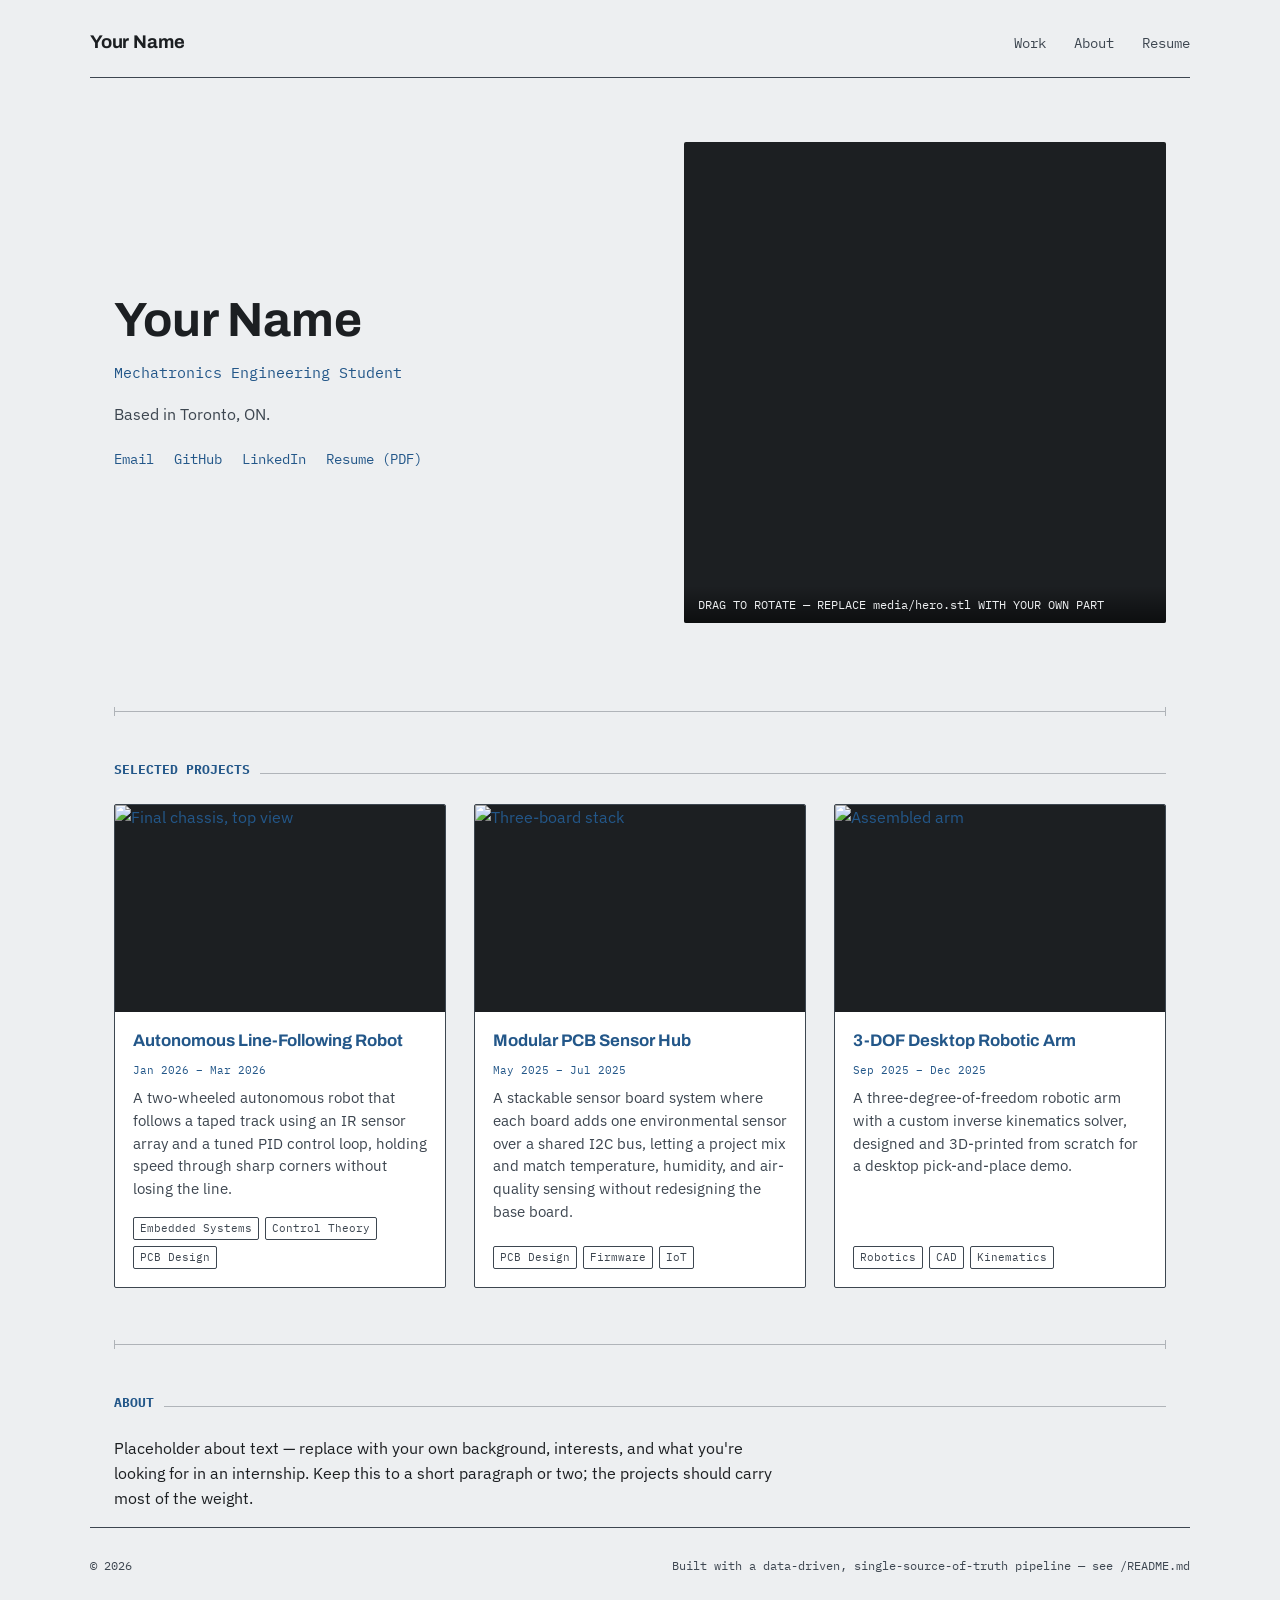
==== portfolio-repo/site/index.html @ f901c22d "yaml based repo" ====
<!DOCTYPE html>
<html lang="en">
<head>
  <meta charset="UTF-8" />
  <meta name="viewport" content="width=device-width, initial-scale=1.0" />
  <title>Portfolio</title>
  <link rel="stylesheet" href="css/style.css" />
</head>
<body>

  <header class="site-header wrap">
    <div class="brand">Your Name</div>
    <nav>
      <a href="#work">Work</a>
      <a href="#about">About</a>
      <a href="resume.pdf">Resume</a>
    </nav>
  </header>

  <main class="wrap">

    <section class="hero">
      <div>
        <h1 data-hero-name>Loading…</h1>
        <p class="tagline" data-hero-tagline></p>
        <p class="lede" data-hero-lede></p>
        <div class="hero-links" data-hero-links></div>
      </div>
      <div class="hero-model" data-model-src="media/hero.stl">
        <div class="model-caption">DRAG TO ROTATE — REPLACE media/hero.stl WITH YOUR OWN PART</div>
      </div>
    </section>

    <div class="dim-rule"></div>

    <section id="work">
      <h2 class="section-heading">SELECTED PROJECTS</h2>
      <div class="project-grid" data-project-grid>
        <p style="color:#7C8894">Loading projects…</p>
      </div>
    </section>

    <div class="dim-rule"></div>

    <section id="about">
      <h2 class="section-heading">ABOUT</h2>
      <p style="max-width:68ch">
        Placeholder about text — replace with your own background, interests,
        and what you're looking for in an internship. Keep this to a short
        paragraph or two; the projects should carry most of the weight.
      </p>
    </section>

  </main>

  <footer class="site-footer wrap">
    <span>&copy; <span id="year"></span></span>
    <span>Built with a data-driven, single-source-of-truth pipeline — see /README.md</span>
  </footer>

  <script>document.getElementById('year').textContent = new Date().getFullYear();</script>

  <!-- three.js + STLLoader for the rotating model hero -->
  <script src="https://cdn.jsdelivr.net/npm/three@0.128.0/build/three.min.js"></script>
  <script src="https://cdn.jsdelivr.net/npm/three@0.128.0/examples/js/loaders/STLLoader.js"></script>
  <script src="js/model-viewer.js"></script>
  <script src="js/load-projects.js"></script>
</body>
</html>
---- portfolio-repo/site/css/style.css ----
@import url('https://fonts.googleapis.com/css2?family=Archivo:wght@600;700&family=IBM+Plex+Sans:wght@400;500;600&family=IBM+Plex+Mono:wght@400;500&display=swap');
@import url('theme-vars.css');

* { box-sizing: border-box; }

html { scroll-behavior: smooth; }

body {
  margin: 0;
  font-family: var(--font-body);
  background: var(--color-fog-100);
  color: var(--color-graphite-900);
  line-height: 1.55;
}

.wrap {
  max-width: var(--content-max-width);
  margin: 0 auto;
  padding: 0 24px;
}

a { color: var(--color-blueprint-500); text-decoration: none; }
a:hover { text-decoration: underline; }
a:focus-visible, button:focus-visible {
  outline: 2px solid var(--color-blueprint-500);
  outline-offset: 2px;
}

/* ---------- dimension-line divider (site's structural motif) ---------- */
.dim-rule {
  position: relative;
  height: 1px;
  background: var(--color-steel-700);
  margin: 48px 0;
  opacity: 0.35;
}
.dim-rule::before, .dim-rule::after {
  content: "";
  position: absolute;
  top: -4px;
  width: 1px;
  height: 9px;
  background: var(--color-steel-700);
}
.dim-rule::before { left: 0; }
.dim-rule::after { right: 0; }

/* ---------- header ---------- */
.site-header {
  display: flex;
  justify-content: space-between;
  align-items: baseline;
  padding: 28px 0 20px;
  border-bottom: 1px solid var(--color-steel-700);
}
.site-header .brand {
  font-family: var(--font-display);
  font-weight: 700;
  font-size: 1.15rem;
  letter-spacing: -0.01em;
}
.site-header nav a {
  margin-left: 24px;
  font-family: var(--font-mono);
  font-size: 0.85rem;
  color: var(--color-steel-700);
}
.site-header nav a:hover { color: var(--color-blueprint-500); }

/* ---------- hero (rotating STL is the hero, not a headline+gradient) ---------- */
.hero {
  display: grid;
  grid-template-columns: 1.1fr 1fr;
  gap: 40px;
  align-items: center;
  padding: 64px 0 40px;
}
@media (max-width: 760px) {
  .hero { grid-template-columns: 1fr; }
}
.hero h1 {
  font-family: var(--font-display);
  font-size: clamp(2rem, 4vw, 3rem);
  line-height: 1.08;
  margin: 0 0 14px;
  color: var(--color-graphite-900);
}
.hero .tagline {
  font-family: var(--font-mono);
  font-size: 0.95rem;
  color: var(--color-blueprint-500);
  margin: 0 0 18px;
}
.hero p.lede {
  max-width: 46ch;
  color: var(--color-steel-700);
}
.hero-links { margin-top: 22px; display: flex; gap: 20px; flex-wrap: wrap; }
.hero-links a {
  font-family: var(--font-mono);
  font-size: 0.85rem;
}

.hero-model {
  aspect-ratio: 1 / 1;
  background: var(--color-graphite-900);
  border-radius: var(--radius-base);
  position: relative;
  overflow: hidden;
}
.hero-model canvas { display: block; width: 100%; height: 100%; }
.hero-model .model-caption {
  position: absolute;
  bottom: 0; left: 0; right: 0;
  padding: 10px 14px;
  font-family: var(--font-mono);
  font-size: 0.72rem;
  color: var(--color-fog-100);
  background: linear-gradient(transparent, rgba(0,0,0,0.55));
}

/* ---------- section headings ---------- */
.section-heading {
  font-family: var(--font-mono);
  font-size: 0.8rem;
  color: var(--color-blueprint-500);
  margin: 0 0 24px;
  display: flex;
  align-items: baseline;
  gap: 10px;
}
.section-heading::after {
  content: "";
  flex: 1;
  height: 1px;
  background: var(--color-steel-700);
  opacity: 0.35;
}

/* ---------- project cards (homepage grid) ---------- */
.project-grid {
  display: grid;
  grid-template-columns: repeat(auto-fill, minmax(280px, 1fr));
  gap: 28px;
  margin-bottom: 56px;
}
.project-card {
  background: var(--color-paper);
  border: 1px solid var(--color-steel-700);
  border-radius: var(--radius-base);
  overflow: hidden;
  display: flex;
  flex-direction: column;
}
.project-card .thumb {
  aspect-ratio: 16 / 10;
  background: var(--color-graphite-900);
  overflow: hidden;
}
.project-card .thumb img { width: 100%; height: 100%; object-fit: cover; display: block; }
.project-card .body { padding: 16px 18px 18px; display: flex; flex-direction: column; gap: 8px; flex: 1; }
.project-card h3 {
  font-family: var(--font-display);
  font-size: 1.05rem;
  margin: 0;
}
.project-card .meta {
  font-family: var(--font-mono);
  font-size: 0.7rem;
  color: var(--color-blueprint-500);
  text-transform: none;
}
.project-card p { margin: 0; color: var(--color-steel-700); font-size: 0.92rem; }
.project-card .tags { display: flex; flex-wrap: wrap; gap: 6px; margin-top: auto; padding-top: 8px; }
.project-card .tag {
  font-family: var(--font-mono);
  font-size: 0.68rem;
  color: var(--color-steel-700);
  border: 1px solid var(--color-steel-700);
  border-radius: var(--radius-base);
  padding: 2px 6px;
}

/* ---------- title block (mirrors LaTeX's engineering-drawing metadata table) ---------- */
.title-block {
  border: 1px solid var(--color-steel-700);
  border-radius: var(--radius-base);
  font-family: var(--font-mono);
  font-size: 0.8rem;
}
.title-block dl { display: grid; grid-template-columns: 90px 1fr; gap: 0; margin: 0; }
.title-block dt {
  padding: 8px 12px;
  color: var(--color-blueprint-500);
  border-top: 1px solid var(--color-steel-700);
  border-right: 1px solid var(--color-steel-700);
}
.title-block dd {
  margin: 0;
  padding: 8px 12px;
  border-top: 1px solid var(--color-steel-700);
  color: var(--color-steel-700);
}
.title-block dt:first-child, .title-block dd:first-of-type { border-top: none; }

/* ---------- project detail page blocks ---------- */
.project-header { padding: 48px 0 0; }
.project-header h1 {
  font-family: var(--font-display);
  font-size: clamp(1.7rem, 3.4vw, 2.4rem);
  margin: 0 0 6px;
}
.project-header .subtitle { color: var(--color-steel-700); font-style: italic; margin: 0 0 20px; }
.project-body { padding-bottom: 72px; }
.block { margin: 0 0 40px; }
.block-caption-title {
  font-family: var(--font-mono);
  font-size: 0.75rem;
  color: var(--color-blueprint-500);
  margin: 10px 0 2px;
}
.block-caption-text { font-size: 0.85rem; color: var(--color-steel-700); margin: 0; }
.block img, .block video { width: 100%; border-radius: var(--radius-base); display: block; }
.block-text p { max-width: 68ch; }

.gallery-heading {
  font-family: var(--font-mono);
  font-size: 0.75rem;
  color: var(--color-blueprint-500);
  margin: 0 0 12px;
}
.gallery-grid {
  display: grid;
  grid-template-columns: repeat(auto-fit, minmax(220px, 1fr));
  gap: 18px;
}
.gallery-item figure { margin: 0; }

.model-block {
  aspect-ratio: 4 / 3;
  background: var(--color-graphite-900);
  border-radius: var(--radius-base);
  position: relative;
  overflow: hidden;
}
.model-block canvas { display: block; width: 100%; height: 100%; }
.model-block .model-hint {
  position: absolute;
  top: 10px; right: 12px;
  font-family: var(--font-mono);
  font-size: 0.68rem;
  color: var(--color-fog-100);
  opacity: 0.65;
}

/* ---------- footer ---------- */
.site-footer {
  border-top: 1px solid var(--color-steel-700);
  padding: 28px 0 48px;
  font-family: var(--font-mono);
  font-size: 0.78rem;
  color: var(--color-steel-700);
  display: flex;
  justify-content: space-between;
  flex-wrap: wrap;
  gap: 10px;
}

.back-link {
  display: inline-block;
  margin: 28px 0 0;
  font-family: var(--font-mono);
  font-size: 0.8rem;
}
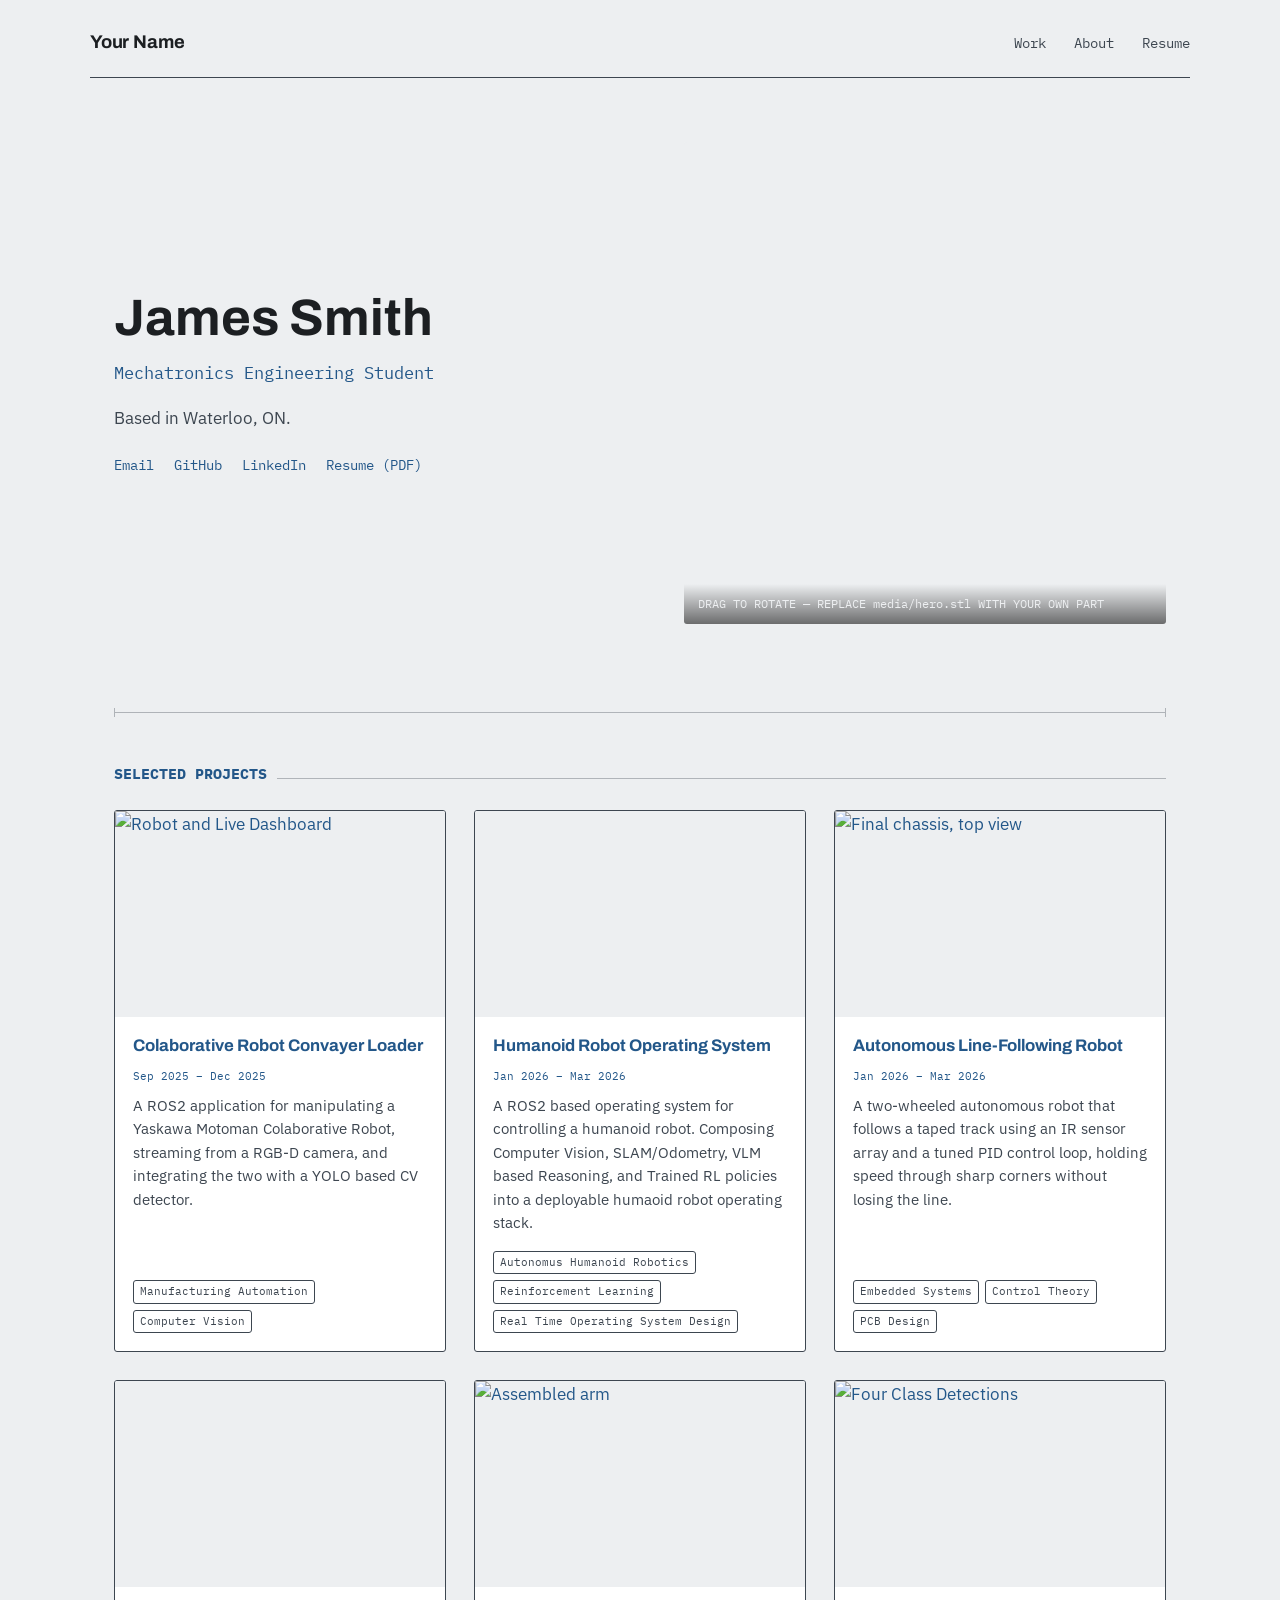
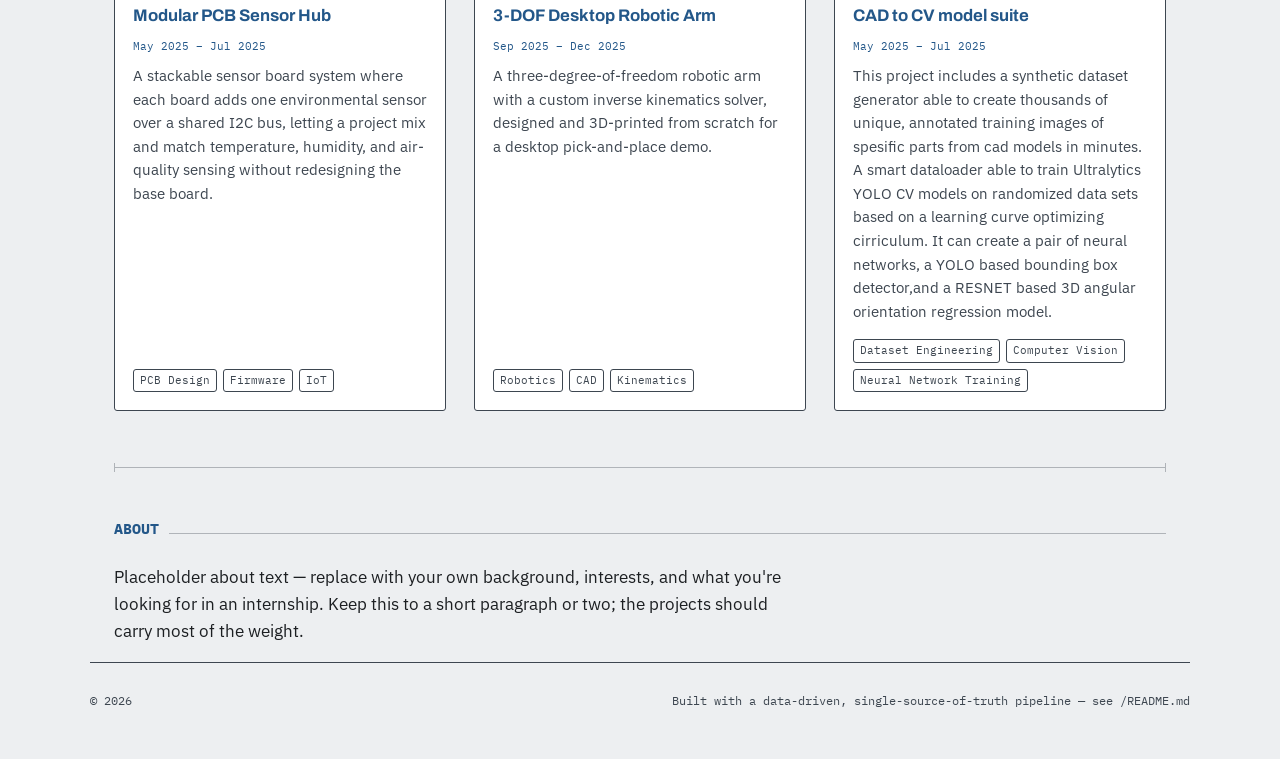
==== commit b01a8c8a: "upload resume" ====
--- a/portfolio-repo/site/index.html
+++ b/portfolio-repo/site/index.html
@@ -26,7 +26,7 @@
         <p class="lede" data-hero-lede></p>
         <div class="hero-links" data-hero-links></div>
       </div>
-      <div class="hero-model" data-model-src="media/hero.stl">
+      <div class="hero-model" data-model-src="media/hero.stl" data-model-bg="#12161A">
         <div class="model-caption">DRAG TO ROTATE — REPLACE media/hero.stl WITH YOUR OWN PART</div>
       </div>
     </section>
--- a/portfolio-repo/site/css/style.css
+++ b/portfolio-repo/site/css/style.css
@@ -10,7 +10,8 @@
   font-family: var(--font-body);
   background: var(--color-fog-100);
   color: var(--color-graphite-900);
-  line-height: 1.55;
+  line-height: var(--line-height-body);
+  font-size: var(--text-body);
 }
 
 .wrap {
@@ -19,9 +20,13 @@
   padding: 0 24px;
 }
 
-a { color: var(--color-blueprint-500); text-decoration: none; }
-a:hover { text-decoration: underline; }
-a:focus-visible, button:focus-visible {
+a {
+  color: var(--color-blueprint-500);
+  text-decoration: none;
+  transition: color var(--hover-transition), text-shadow var(--hover-transition);
+}
+a:hover { text-decoration: underline; text-shadow: 0 0 8px color-mix(in srgb, var(--glow-color) 55%, transparent); }
+a:focus-visible, button:focus-visible, [tabindex]:focus-visible {
   outline: 2px solid var(--color-blueprint-500);
   outline-offset: 2px;
 }
@@ -64,8 +69,19 @@
   font-family: var(--font-mono);
   font-size: 0.85rem;
   color: var(--color-steel-700);
-}
-.site-header nav a:hover { color: var(--color-blueprint-500); }
+  position: relative;
+}
+.site-header nav a:hover { color: var(--color-blueprint-500); text-shadow: none; }
+.site-header nav a::after {
+  content: "";
+  position: absolute;
+  left: 0; right: 100%;
+  bottom: -3px;
+  height: 1px;
+  background: var(--color-blueprint-500);
+  transition: right var(--hover-transition);
+}
+.site-header nav a:hover::after { right: 0; }
 
 /* ---------- hero (rotating STL is the hero, not a headline+gradient) ---------- */
 .hero {
@@ -80,14 +96,14 @@
 }
 .hero h1 {
   font-family: var(--font-display);
-  font-size: clamp(2rem, 4vw, 3rem);
-  line-height: 1.08;
+  font-size: var(--text-hero-title);
+  line-height: var(--line-height-heading);
   margin: 0 0 14px;
   color: var(--color-graphite-900);
 }
 .hero .tagline {
   font-family: var(--font-mono);
-  font-size: 0.95rem;
+  font-size: var(--text-body);
   color: var(--color-blueprint-500);
   margin: 0 0 18px;
 }
@@ -98,23 +114,26 @@
 .hero-links { margin-top: 22px; display: flex; gap: 20px; flex-wrap: wrap; }
 .hero-links a {
   font-family: var(--font-mono);
-  font-size: 0.85rem;
+  font-size: var(--text-caption);
 }
 
 .hero-model {
   aspect-ratio: 1 / 1;
-  background: var(--color-graphite-900);
+  background: var(--media-frame-bg);
+  border: var(--media-border-default);
   border-radius: var(--radius-base);
   position: relative;
   overflow: hidden;
-}
+  transition: box-shadow var(--hover-transition);
+}
+.hero-model:hover { box-shadow: var(--glow-strength) color-mix(in srgb, var(--glow-color) 35%, transparent); }
 .hero-model canvas { display: block; width: 100%; height: 100%; }
 .hero-model .model-caption {
   position: absolute;
   bottom: 0; left: 0; right: 0;
   padding: 10px 14px;
   font-family: var(--font-mono);
-  font-size: 0.72rem;
+  font-size: var(--text-small);
   color: var(--color-fog-100);
   background: linear-gradient(transparent, rgba(0,0,0,0.55));
 }
@@ -122,7 +141,7 @@
 /* ---------- section headings ---------- */
 .section-heading {
   font-family: var(--font-mono);
-  font-size: 0.8rem;
+  font-size: var(--text-section-heading);
   color: var(--color-blueprint-500);
   margin: 0 0 24px;
   display: flex;
@@ -151,13 +170,24 @@
   overflow: hidden;
   display: flex;
   flex-direction: column;
+  transition: transform var(--hover-transition), box-shadow var(--hover-transition), border-color var(--hover-transition);
+}
+.project-card:hover {
+  transform: translateY(var(--hover-lift));
+  border-color: var(--color-blueprint-500);
+  box-shadow: var(--glow-strength) color-mix(in srgb, var(--glow-color) 30%, transparent), 0 10px 24px rgba(0,0,0,0.12);
 }
 .project-card .thumb {
   aspect-ratio: 16 / 10;
-  background: var(--color-graphite-900);
-  overflow: hidden;
-}
-.project-card .thumb img { width: 100%; height: 100%; object-fit: cover; display: block; }
+  background: var(--media-frame-bg);
+  overflow: hidden;
+  display: flex;
+  align-items: center;
+  justify-content: center;
+}
+/* object-fit: contain so any aspect ratio (portrait, panorama, square)
+   frames cleanly with letterboxing instead of being cropped/distorted */
+.project-card .thumb img { width: 100%; height: 100%; object-fit: contain; display: block; }
 .project-card .body { padding: 16px 18px 18px; display: flex; flex-direction: column; gap: 8px; flex: 1; }
 .project-card h3 {
   font-family: var(--font-display);
@@ -179,53 +209,103 @@
   border: 1px solid var(--color-steel-700);
   border-radius: var(--radius-base);
   padding: 2px 6px;
-}
-
-/* ---------- title block (mirrors LaTeX's engineering-drawing metadata table) ---------- */
+  transition: color var(--hover-transition), border-color var(--hover-transition);
+}
+.project-card:hover .tag { border-color: var(--color-blueprint-500); color: var(--color-blueprint-500); }
+
+/* ---------- title block: project metadata (dates/tags/tools) ----------
+   Plain stacked lines, bigger text, NO grid/table borders — mirrors the
+   LaTeX portfolio's \projectOpen macro (also borderless as of this pass). */
 .title-block {
-  border: 1px solid var(--color-steel-700);
-  border-radius: var(--radius-base);
-  font-family: var(--font-mono);
-  font-size: 0.8rem;
-}
-.title-block dl { display: grid; grid-template-columns: 90px 1fr; gap: 0; margin: 0; }
+  font-family: var(--font-mono);
+  font-size: var(--text-meta-label);
+}
+.title-block dl { display: grid; grid-template-columns: auto 1fr; gap: 6px 16px; margin: 0; }
 .title-block dt {
-  padding: 8px 12px;
-  color: var(--color-blueprint-500);
-  border-top: 1px solid var(--color-steel-700);
-  border-right: 1px solid var(--color-steel-700);
+  color: var(--color-blueprint-500);
+  font-weight: 500;
 }
 .title-block dd {
   margin: 0;
-  padding: 8px 12px;
-  border-top: 1px solid var(--color-steel-700);
-  color: var(--color-steel-700);
-}
-.title-block dt:first-child, .title-block dd:first-of-type { border-top: none; }
-
-/* ---------- project detail page blocks ---------- */
+  color: var(--color-steel-700);
+}
+
+/* ---------- project detail page: header ----------
+   Two columns when there's a preview_image (info left, image right);
+   collapses to a single full-width column when a project has none —
+   preview_image is fully optional, so no empty gap is left behind. */
 .project-header { padding: 48px 0 0; }
+.project-header-grid {
+  display: grid;
+  grid-template-columns: 1.2fr 1fr;
+  gap: 36px;
+  align-items: start;
+}
+.project-header-grid.no-image { grid-template-columns: 1fr; max-width: 74ch; }
 .project-header h1 {
   font-family: var(--font-display);
-  font-size: clamp(1.7rem, 3.4vw, 2.4rem);
+  font-size: var(--text-project-title);
+  line-height: var(--line-height-heading);
   margin: 0 0 6px;
 }
-.project-header .subtitle { color: var(--color-steel-700); font-style: italic; margin: 0 0 20px; }
-.project-body { padding-bottom: 72px; }
+.project-header .subtitle {
+  color: var(--color-steel-700);
+  font-style: italic;
+  font-size: var(--text-meta-label);
+  margin: 0 0 20px;
+}
+.project-header-image .media-frame { aspect-ratio: 4 / 3; max-height: none; }
+@media (max-width: 760px) {
+  .project-header-grid { grid-template-columns: 1fr; }
+}
+.project-body { padding-bottom: 72px; padding-top: 40px; }
 .block { margin: 0 0 40px; }
+.block-title {
+  font-family: var(--font-display);
+  font-weight: 700;
+  font-size: var(--text-meta-label);
+  color: var(--color-graphite-900);
+  margin: 0 0 10px;
+}
 .block-caption-title {
   font-family: var(--font-mono);
-  font-size: 0.75rem;
+  font-size: var(--text-caption);
   color: var(--color-blueprint-500);
   margin: 10px 0 2px;
 }
-.block-caption-text { font-size: 0.85rem; color: var(--color-steel-700); margin: 0; }
-.block img, .block video { width: 100%; border-radius: var(--radius-base); display: block; }
-.block-text p { max-width: 68ch; }
-
-.gallery-heading {
-  font-family: var(--font-mono);
-  font-size: 0.75rem;
+.block-caption-text { font-size: var(--text-caption); color: var(--color-steel-700); margin: 0; }
+
+/* ---------- uniform media framing ----------
+   object-fit: contain + a bounded max-height means any aspect ratio
+   (portrait, panorama, square, whatever) sits fully visible and
+   undistorted, letterboxed on the frame background. Border is OFF by
+   default (theme.yaml media.border_enabled) — --media-border-default
+   resolves to "none" or a real border at build time; a block's own
+   `background`/`border` fields override this per-item via inline style. */
+.media-frame {
+  background: var(--media-frame-bg);
+  border: var(--media-border-default);
+  border-radius: var(--radius-base);
+  overflow: hidden;
+  display: flex;
+  align-items: center;
+  justify-content: center;
+  max-height: var(--media-max-height);
+  transition: box-shadow var(--hover-transition);
+}
+.media-frame img, .media-frame video {
+  display: block;
+  width: 100%;
+  height: 100%;
+  max-height: var(--media-max-height);
+  object-fit: contain;
+}
+.block-text { max-width: none; }   /* text blocks run the full block width, no narrow-column cap */
+.block-text p { max-width: none; margin: 0; }
+
+.gallery-heading, .carousel-heading {
+  font-family: var(--font-mono);
+  font-size: var(--text-caption);
   color: var(--color-blueprint-500);
   margin: 0 0 12px;
 }
@@ -235,20 +315,121 @@
   gap: 18px;
 }
 .gallery-item figure { margin: 0; }
+.gallery-item .media-frame { aspect-ratio: 4 / 3; max-height: none; }
+
+/* ---------- carousel: swipe/click through a set of images ---------- */
+.carousel { position: relative; }
+.carousel-viewport {
+  position: relative;
+  overflow: hidden;
+  border-radius: var(--radius-base);
+}
+.carousel-track {
+  display: flex;
+  transition: transform 320ms ease;
+  touch-action: pan-y;
+  cursor: grab;
+}
+.carousel-track:active { cursor: grabbing; }
+.carousel-slide {
+  flex: 0 0 100%;
+  min-width: 100%;
+}
+.carousel-slide .media-frame { max-height: var(--media-max-height); aspect-ratio: 16 / 10; }
+.carousel-controls {
+  position: absolute;
+  top: 50%;
+  left: 0; right: 0;
+  display: flex;
+  justify-content: space-between;
+  transform: translateY(-50%);
+  padding: 0 10px;
+  pointer-events: none;
+}
+.carousel-btn {
+  pointer-events: auto;
+  width: 38px; height: 38px;
+  border-radius: 50%;
+  border: 1px solid var(--color-steel-700);
+  background: color-mix(in srgb, var(--color-graphite-900) 55%, transparent);
+  color: var(--color-fog-100);
+  display: flex;
+  align-items: center;
+  justify-content: center;
+  font-family: var(--font-mono);
+  font-size: 1.1rem;
+  cursor: pointer;
+  transition: box-shadow var(--hover-transition), border-color var(--hover-transition), background var(--hover-transition);
+}
+.carousel-btn:hover {
+  border-color: var(--color-blueprint-500);
+  box-shadow: var(--glow-strength) color-mix(in srgb, var(--glow-color) 45%, transparent);
+  background: color-mix(in srgb, var(--color-graphite-900) 80%, transparent);
+}
+.carousel-dots {
+  display: flex;
+  justify-content: center;
+  gap: 8px;
+  margin-top: 12px;
+}
+.carousel-dot {
+  width: 7px; height: 7px;
+  border-radius: 50%;
+  border: none;
+  background: var(--color-steel-700);
+  opacity: 0.45;
+  cursor: pointer;
+  transition: opacity var(--hover-transition), box-shadow var(--hover-transition), background var(--hover-transition);
+}
+.carousel-dot:hover { opacity: 0.8; box-shadow: var(--glow-strength) color-mix(in srgb, var(--glow-color) 40%, transparent); }
+.carousel-dot.active { opacity: 1; background: var(--color-blueprint-500); }
+.carousel-caption { margin-top: 10px; text-align: center; }
+
+/* ---------- video play-button overlay (play_type: button) ---------- */
+.video-wrap { position: relative; }
+.video-play-btn {
+  position: absolute;
+  inset: 0;
+  display: flex;
+  align-items: center;
+  justify-content: center;
+  background: rgba(0,0,0,0.25);
+  border: none;
+  cursor: pointer;
+  transition: background var(--hover-transition);
+}
+.video-play-btn:hover { background: rgba(0,0,0,0.4); }
+.video-play-btn .play-icon {
+  width: 64px; height: 64px;
+  border-radius: 50%;
+  background: color-mix(in srgb, var(--color-graphite-900) 70%, transparent);
+  border: 1px solid var(--color-fog-100);
+  display: flex; align-items: center; justify-content: center;
+  color: var(--color-fog-100);
+  font-size: 1.6rem;
+  transition: box-shadow var(--hover-transition), transform var(--hover-transition);
+}
+.video-play-btn:hover .play-icon {
+  box-shadow: var(--glow-strength) color-mix(in srgb, var(--glow-color) 55%, transparent);
+  transform: scale(1.06);
+}
 
 .model-block {
   aspect-ratio: 4 / 3;
-  background: var(--color-graphite-900);
+  background: var(--media-frame-bg);
+  border: var(--media-border-default);
   border-radius: var(--radius-base);
   position: relative;
   overflow: hidden;
-}
+  transition: box-shadow var(--hover-transition);
+}
+.model-block:hover { box-shadow: var(--glow-strength) color-mix(in srgb, var(--glow-color) 30%, transparent); }
 .model-block canvas { display: block; width: 100%; height: 100%; }
 .model-block .model-hint {
   position: absolute;
   top: 10px; right: 12px;
   font-family: var(--font-mono);
-  font-size: 0.68rem;
+  font-size: var(--text-small);
   color: var(--color-fog-100);
   opacity: 0.65;
 }
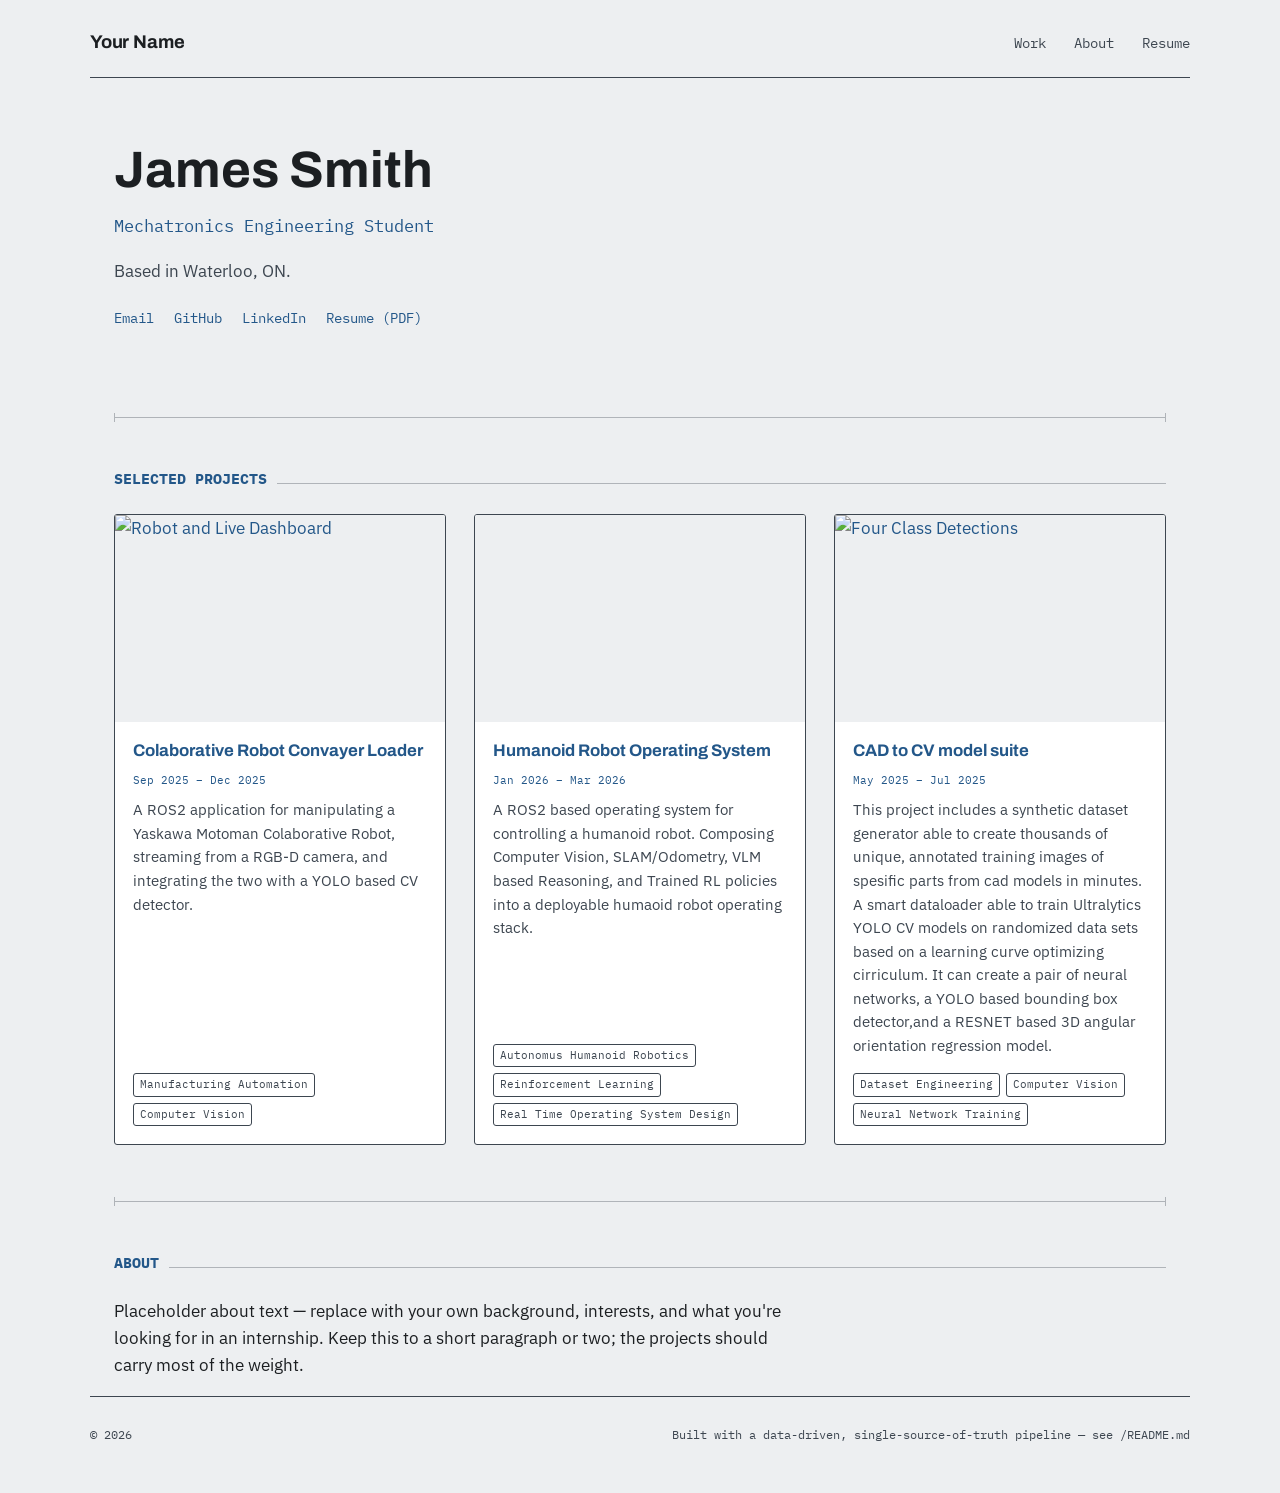
==== commit cffce1ec: "remove main photo" ====
--- a/portfolio-repo/site/index.html
+++ b/portfolio-repo/site/index.html
@@ -26,10 +26,13 @@
         <p class="lede" data-hero-lede></p>
         <div class="hero-links" data-hero-links></div>
       </div>
+      <!--
       <div class="hero-model" data-model-src="media/hero.stl" data-model-bg="#12161A">
         <div class="model-caption">DRAG TO ROTATE — REPLACE media/hero.stl WITH YOUR OWN PART</div>
       </div>
+    -->
     </section>
+
 
     <div class="dim-rule"></div>
 
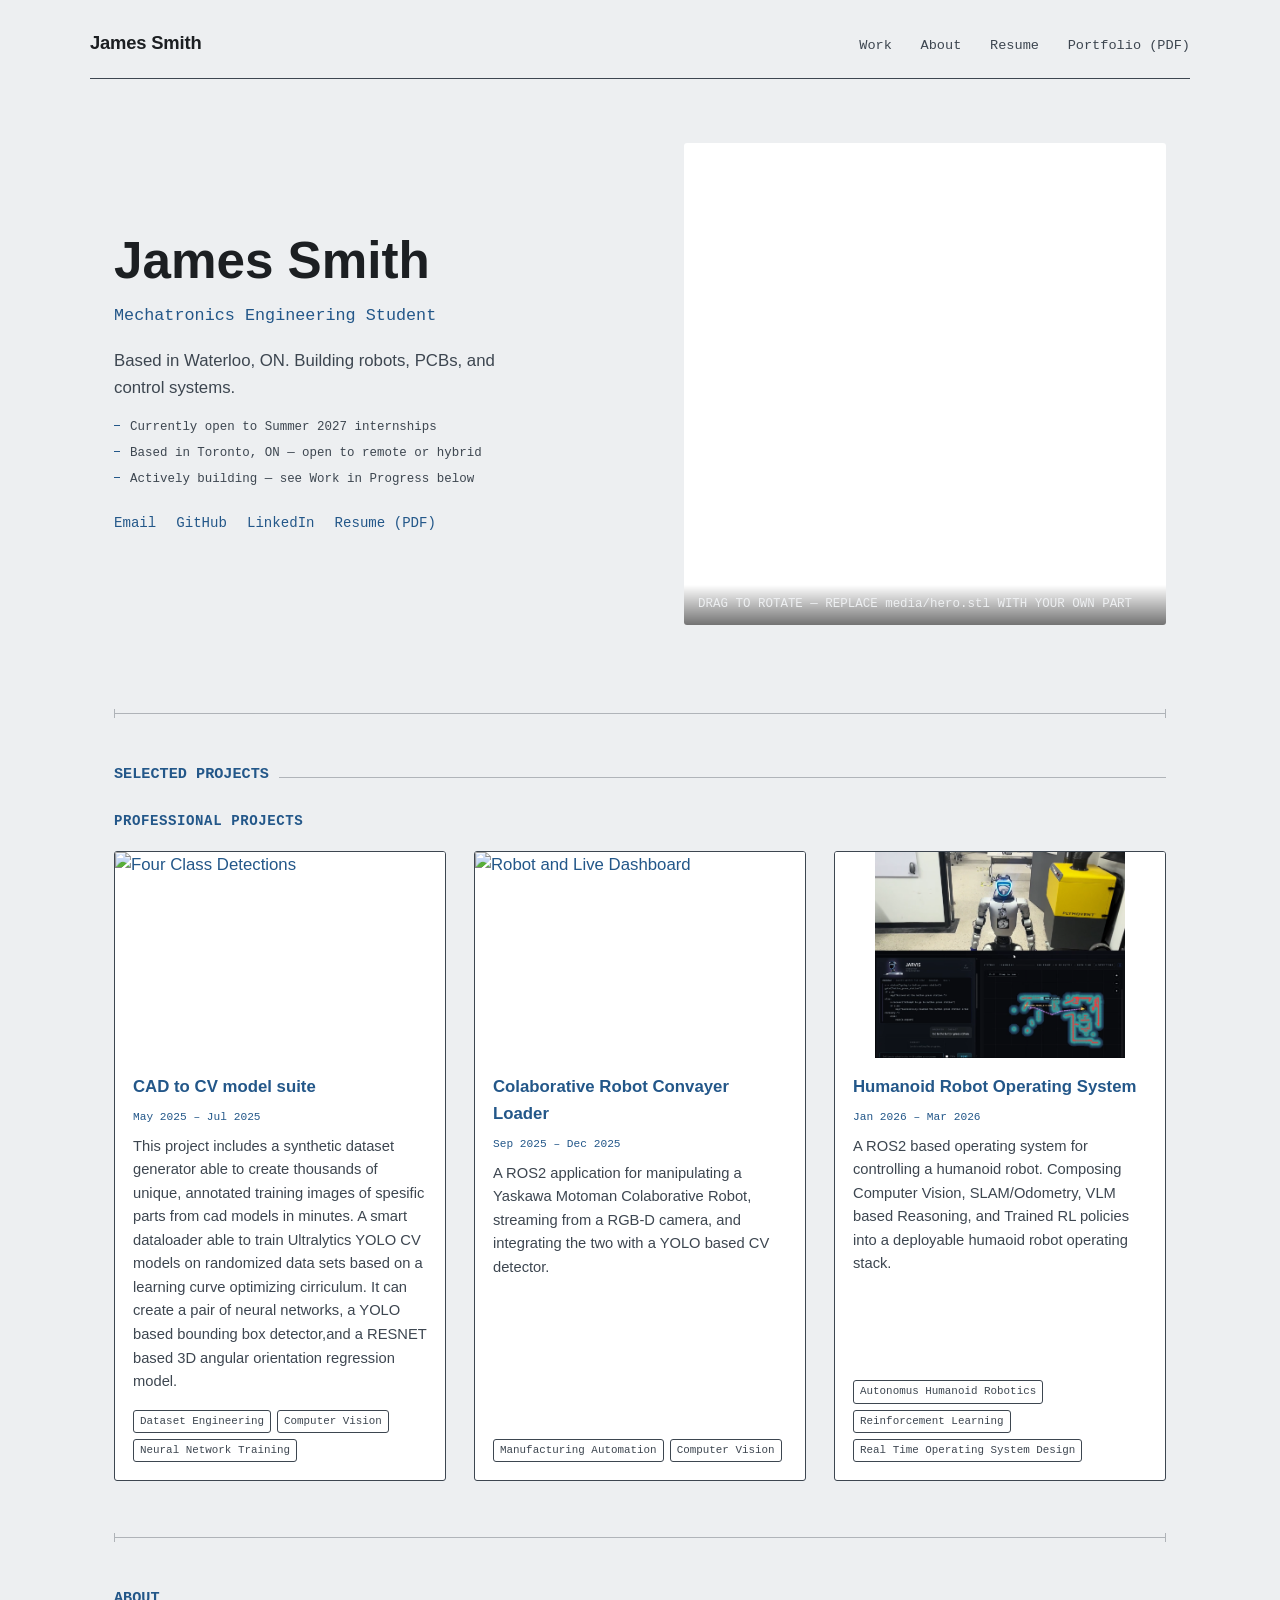
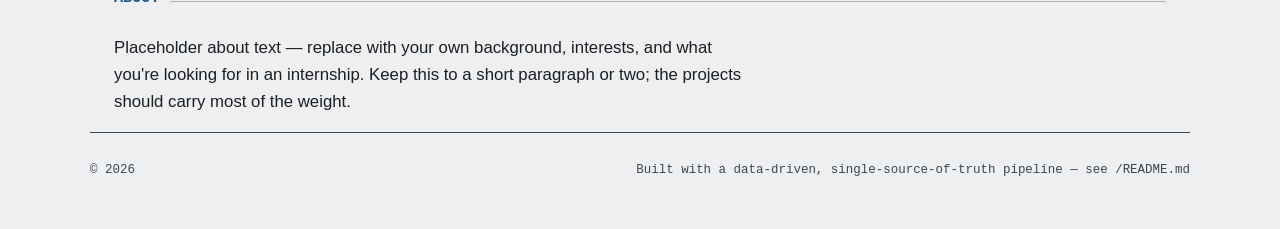
==== commit c92eef3f: "3 Project Version 1" ====
--- a/portfolio-repo/site/index.html
+++ b/portfolio-repo/site/index.html
@@ -9,11 +9,12 @@
 <body>
 
   <header class="site-header wrap">
-    <div class="brand">Your Name</div>
+    <div class="brand" data-brand>Your Name</div>
     <nav>
       <a href="#work">Work</a>
       <a href="#about">About</a>
-      <a href="resume.pdf">Resume</a>
+      <a data-nav-resume href="resume.pdf">Resume</a>
+      <a data-nav-portfolio href="portfolio.pdf">Portfolio (PDF)</a>
     </nav>
   </header>
 
@@ -24,21 +25,26 @@
         <h1 data-hero-name>Loading…</h1>
         <p class="tagline" data-hero-tagline></p>
         <p class="lede" data-hero-lede></p>
+        <!-- Optional small bullet points, configured in data/main.yaml's
+             `highlights:` list. Rendered only when that list is
+             non-empty — otherwise this stays hidden with no gap. -->
+        <ul class="hero-highlights" data-hero-highlights hidden></ul>
         <div class="hero-links" data-hero-links></div>
       </div>
-      <!--
       <div class="hero-model" data-model-src="media/hero.stl" data-model-bg="#12161A">
         <div class="model-caption">DRAG TO ROTATE — REPLACE media/hero.stl WITH YOUR OWN PART</div>
       </div>
-    -->
     </section>
-
 
     <div class="dim-rule"></div>
 
     <section id="work">
       <h2 class="section-heading">SELECTED PROJECTS</h2>
-      <div class="project-grid" data-project-grid>
+      <!-- Populated with one .project-category block per data/projects/
+           subfolder (professional, work-in-progress, personal, ...),
+           in the order configured by data/main.yaml's
+           project_categories.order. -->
+      <div class="project-categories" data-project-grid>
         <p style="color:#7C8894">Loading projects…</p>
       </div>
     </section>
@@ -47,7 +53,7 @@
 
     <section id="about">
       <h2 class="section-heading">ABOUT</h2>
-      <p style="max-width:68ch">
+      <p style="max-width:68ch" data-about-text>
         Placeholder about text — replace with your own background, interests,
         and what you're looking for in an internship. Keep this to a short
         paragraph or two; the projects should carry most of the weight.
@@ -67,6 +73,7 @@
   <script src="https://cdn.jsdelivr.net/npm/three@0.128.0/build/three.min.js"></script>
   <script src="https://cdn.jsdelivr.net/npm/three@0.128.0/examples/js/loaders/STLLoader.js"></script>
   <script src="js/model-viewer.js"></script>
+  <script src="js/site-chrome.js"></script>
   <script src="js/load-projects.js"></script>
 </body>
 </html>
--- a/portfolio-repo/site/css/style.css
+++ b/portfolio-repo/site/css/style.css
@@ -1,4 +1,7 @@
-@import url('https://fonts.googleapis.com/css2?family=Archivo:wght@600;700&family=IBM+Plex+Sans:wght@400;500;600&family=IBM+Plex+Mono:wght@400;500&display=swap');
+/* Fonts are system fonts (Arial, Courier New) configured in
+   data/theme.yaml — no web font loading needed, so no @import here.
+   If you switch theme.yaml back to a Google Fonts family, add an
+   @import for it here to match. */
 @import url('theme-vars.css');
 
 * { box-sizing: border-box; }
@@ -111,6 +114,32 @@
   max-width: 46ch;
   color: var(--color-steel-700);
 }
+/* ---------- optional hero highlight bullets (data/main.yaml `highlights:`) ----------
+   Small, quiet — quick facts, not a second headline. Hidden entirely
+   (via the `hidden` attribute, set in JS) when the list is empty. */
+.hero-highlights {
+  list-style: none;
+  margin: 16px 0 0;
+  padding: 0;
+  display: flex;
+  flex-direction: column;
+  gap: 6px;
+}
+.hero-highlights li {
+  font-family: var(--font-mono);
+  font-size: var(--text-small);
+  color: var(--color-steel-700);
+  padding-left: 16px;
+  position: relative;
+}
+.hero-highlights li::before {
+  content: "";
+  position: absolute;
+  left: 0; top: 0.55em;
+  width: 6px; height: 1px;
+  background: var(--color-blueprint-500);
+}
+
 .hero-links { margin-top: 22px; display: flex; gap: 20px; flex-wrap: wrap; }
 .hero-links a {
   font-family: var(--font-mono);
@@ -154,6 +183,21 @@
   height: 1px;
   background: var(--color-steel-700);
   opacity: 0.35;
+}
+
+/* ---------- project categories (data/projects/<category>/) ----------
+   Each category (professional, work-in-progress, personal, ...) gets
+   its own quiet subheading above its own grid; order + labels come
+   from data/main.yaml's project_categories:. */
+.project-category { margin-bottom: 48px; }
+.project-category:last-child { margin-bottom: 0; }
+.category-heading {
+  font-family: var(--font-mono);
+  font-size: var(--text-caption);
+  color: var(--color-blueprint-500);
+  text-transform: uppercase;
+  letter-spacing: 0.04em;
+  margin: 0 0 18px;
 }
 
 /* ---------- project cards (homepage grid) ---------- */
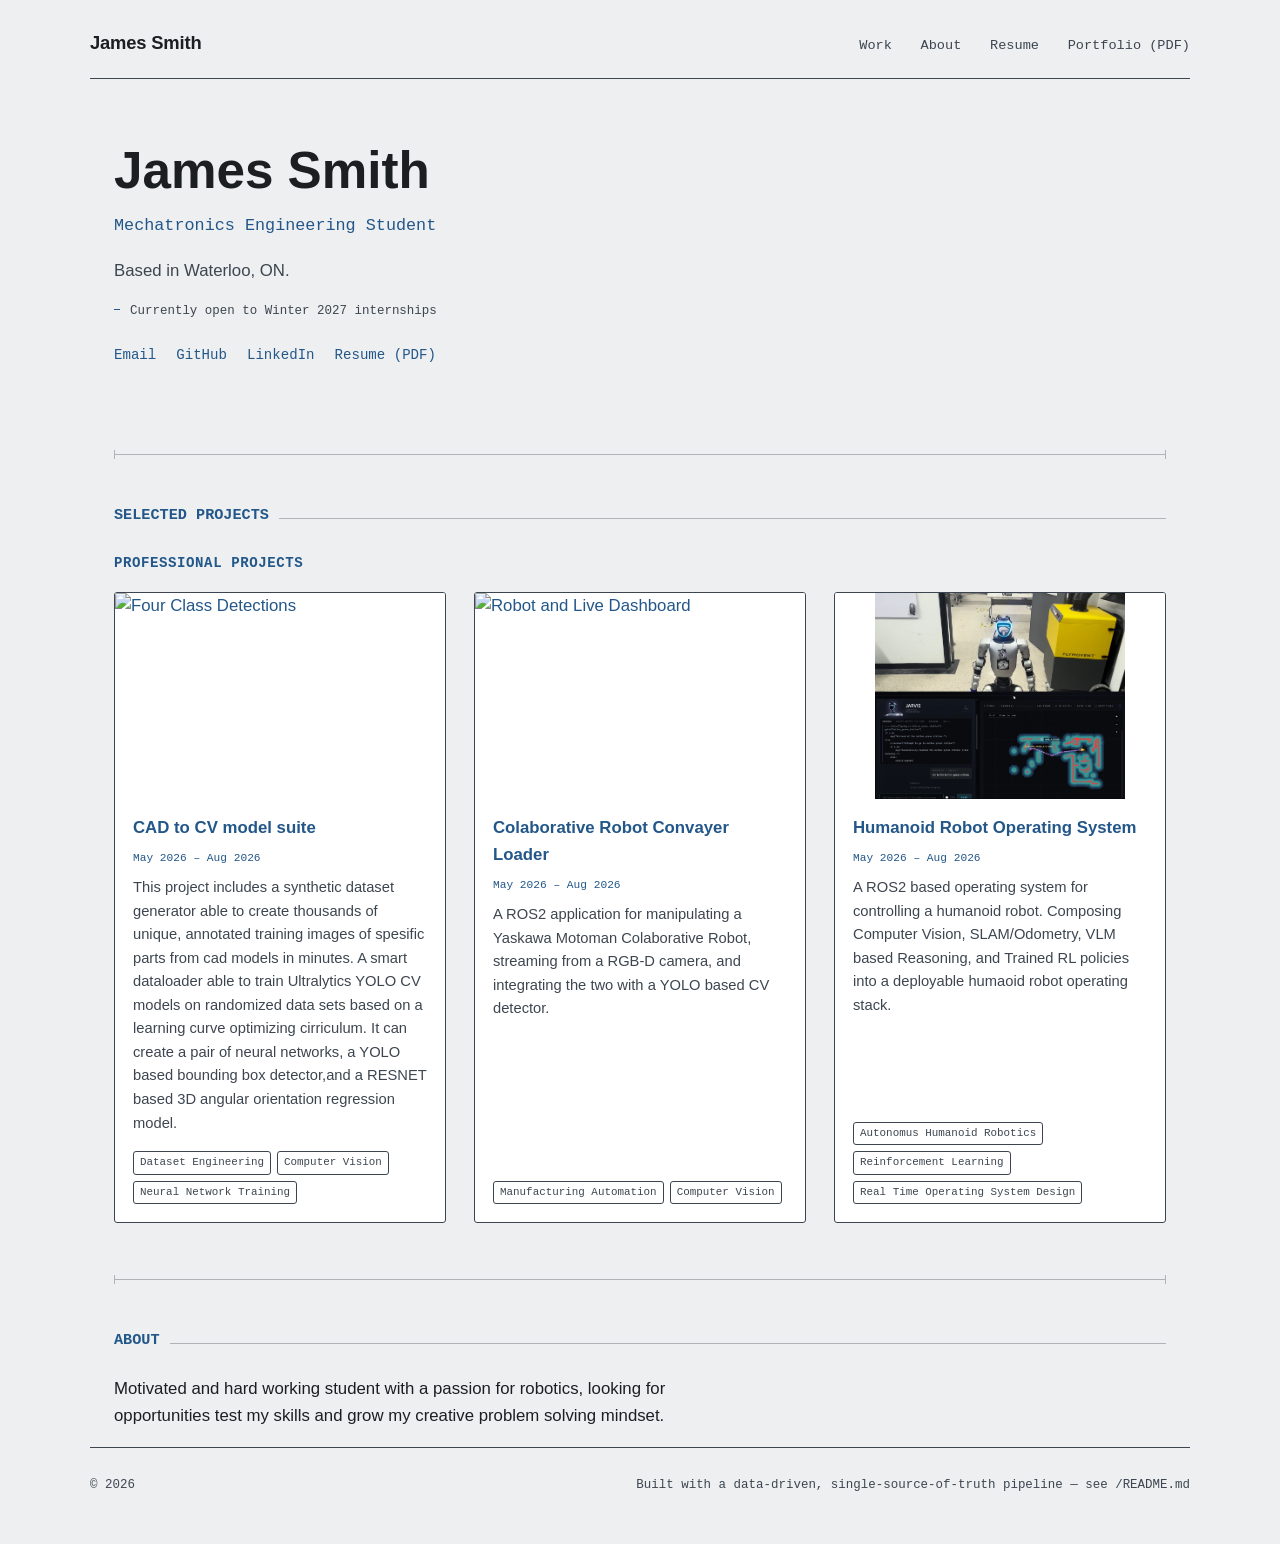
==== commit a0e79a9c: "remove hero" ====
--- a/portfolio-repo/site/index.html
+++ b/portfolio-repo/site/index.html
@@ -31,9 +31,11 @@
         <ul class="hero-highlights" data-hero-highlights hidden></ul>
         <div class="hero-links" data-hero-links></div>
       </div>
+      <!--
       <div class="hero-model" data-model-src="media/hero.stl" data-model-bg="#12161A">
         <div class="model-caption">DRAG TO ROTATE — REPLACE media/hero.stl WITH YOUR OWN PART</div>
       </div>
+    -->
     </section>
 
     <div class="dim-rule"></div>
